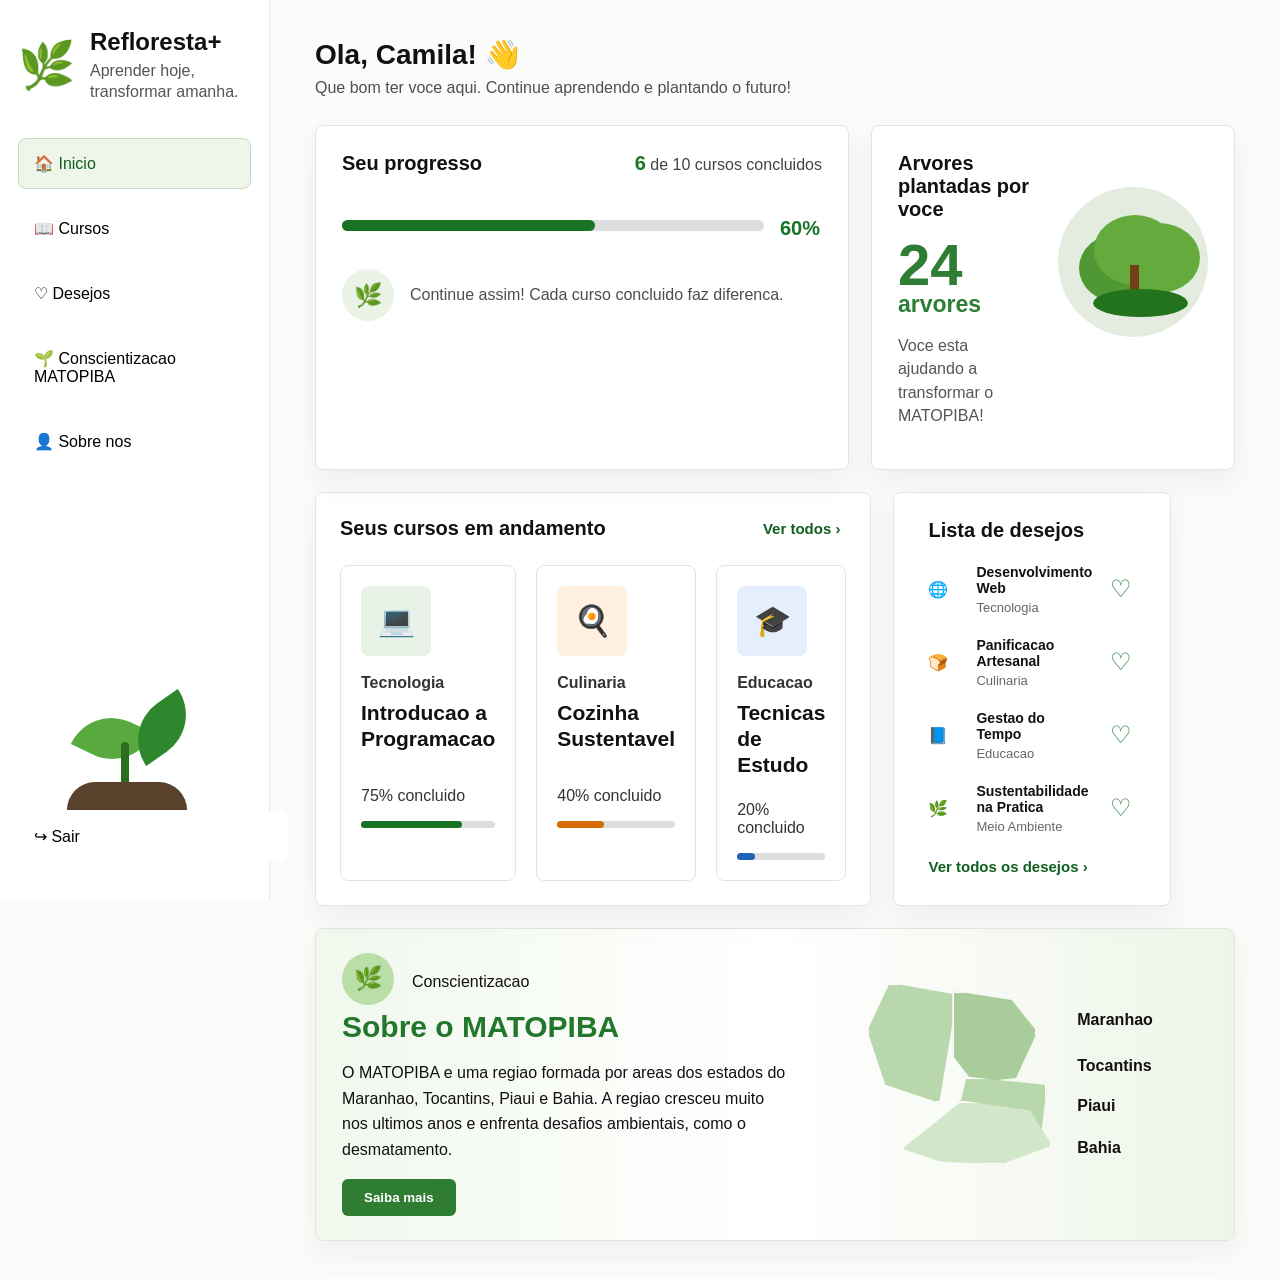
==== index.html @ fac1e0b7 "Add Refloresta dashboard project" ====
<!DOCTYPE html>
<html lang="pt-BR">
  <head>
    <meta charset="UTF-8">
    <meta name="viewport" content="width=device-width, initial-scale=1.0">
    <title>Refloresta+</title>
    <link rel="stylesheet" href="styles.css">
  </head>
  <body>
    <div class="pagina">
      <div class="menu">
        <div class="logo">
          <div class="icone-logo">🌿</div>
          <div>
            <h2>Refloresta+</h2>
            <p>Aprender hoje,<br>transformar amanha.</p>
          </div>
        </div>

        <button class="item-menu ativo">🏠 Inicio</button>
        <button class="item-menu">📖 Cursos</button>
        <button class="item-menu">♡ Desejos</button>
        <button class="item-menu">🌱 Conscientizacao MATOPIBA</button>
        <button class="item-menu">👤 Sobre nos</button>

        <div class="planta-menu">
          <div class="folha folha1"></div>
          <div class="folha folha2"></div>
          <div class="caule"></div>
          <div class="terra"></div>
        </div>

        <button class="sair">↪ Sair</button>
      </div>

      <div class="conteudo">
        <div class="cabecalho">
          <h1>Ola, Camila! 👋</h1>
          <p>Que bom ter voce aqui. Continue aprendendo e plantando o futuro!</p>
        </div>

        <div class="linha">
          <div class="card progresso">
            <div class="topo-card">
              <h2>Seu progresso</h2>
              <p><b>6</b> de 10 cursos concluidos</p>
            </div>

            <div class="barra-grande">
              <div></div>
            </div>
            <span class="porcentagem">60%</span>

            <div class="mensagem">
              <div class="bolinha">🌿</div>
              <p>Continue assim! Cada curso concluido faz diferenca.</p>
            </div>
          </div>

          <div class="card arvores">
            <div>
              <h2>Arvores plantadas por voce</h2>
              <h3>24</h3>
              <h4>arvores</h4>
              <p>Voce esta ajudando a transformar o MATOPIBA!</p>
            </div>

            <div class="desenho-arvore">
              <div class="copa"></div>
              <div class="tronco"></div>
              <div class="chao"></div>
            </div>
          </div>
        </div>

        <div class="linha">
          <div class="card cursos">
            <div class="topo-card">
              <h2>Seus cursos em andamento</h2>
              <button id="botaoCursos">Ver todos ›</button>
            </div>

            <div class="cards-cursos">
              <div class="curso">
                <div class="icone verde">💻</div>
                <p class="categoria verde-texto">Tecnologia</p>
                <h3>Introducao a Programacao</h3>
                <p>75% concluido</p>
                <div class="barra"><span class="p75"></span></div>
              </div>

              <div class="curso">
                <div class="icone laranja">🍳</div>
                <p class="categoria laranja-texto">Culinaria</p>
                <h3>Cozinha Sustentavel</h3>
                <p>40% concluido</p>
                <div class="barra"><span class="p40"></span></div>
              </div>

              <div class="curso">
                <div class="icone azul">🎓</div>
                <p class="categoria azul-texto">Educacao</p>
                <h3>Tecnicas de Estudo</h3>
                <p>20% concluido</p>
                <div class="barra"><span class="p20"></span></div>
              </div>
            </div>
          </div>

          <div class="card desejos">
            <h2>Lista de desejos</h2>

            <div class="desejo">
              <span>🌐</span>
              <div>
                <h4>Desenvolvimento Web</h4>
                <p>Tecnologia</p>
              </div>
              <button class="salvar">♡</button>
            </div>

            <div class="desejo">
              <span>🍞</span>
              <div>
                <h4>Panificacao Artesanal</h4>
                <p>Culinaria</p>
              </div>
              <button class="salvar">♡</button>
            </div>

            <div class="desejo">
              <span>📘</span>
              <div>
                <h4>Gestao do Tempo</h4>
                <p>Educacao</p>
              </div>
              <button class="salvar">♡</button>
            </div>

            <div class="desejo">
              <span>🌿</span>
              <div>
                <h4>Sustentabilidade na Pratica</h4>
                <p>Meio Ambiente</p>
              </div>
              <button class="salvar">♡</button>
            </div>

            <button class="link-verde">Ver todos os desejos ›</button>
          </div>
        </div>

        <div class="card matopiba">
          <div class="texto-matopiba">
            <div class="bolinha">🌿</div>
            <p>Conscientizacao</p>
            <h2>Sobre o MATOPIBA</h2>
            <p>
              O MATOPIBA e uma regiao formada por areas dos estados do Maranhao,
              Tocantins, Piaui e Bahia. A regiao cresceu muito nos ultimos anos
              e enfrenta desafios ambientais, como o desmatamento.
            </p>
            <button>Saiba mais</button>
          </div>

          <div class="mapa">
            <div class="parte parte1"></div>
            <div class="parte parte2"></div>
            <div class="parte parte3"></div>
            <div class="parte parte4"></div>

            <p class="estado e1">Maranhao</p>
            <p class="estado e2">Tocantins</p>
            <p class="estado e3">Piaui</p>
            <p class="estado e4">Bahia</p>
          </div>
        </div>
      </div>
    </div>

    <script src="script.js"></script>
  </body>
</html>
---- styles.css ----
* {
  box-sizing: border-box;
}

body {
  margin: 0;
  background: #fbfcfa;
  color: #111;
  font-family: Arial, Helvetica, sans-serif;
}

button {
  font-family: inherit;
  cursor: pointer;
}

.pagina {
  display: grid;
  grid-template-columns: 270px 1fr;
  min-height: 100vh;
}

.menu {
  position: sticky;
  top: 0;
  height: 100vh;
  padding: 28px 18px;
  background: white;
  border-right: 1px solid #e6e9e3;
}

.logo {
  display: flex;
  gap: 15px;
  align-items: center;
  margin-bottom: 35px;
}

.icone-logo {
  font-size: 46px;
}

.logo h2 {
  margin: 0;
  font-size: 24px;
}

.logo p {
  margin: 5px 0 0;
  color: #555;
  line-height: 1.3;
}

.item-menu,
.sair {
  display: block;
  width: 100%;
  margin-bottom: 14px;
  padding: 15px;
  border: 1px solid transparent;
  border-radius: 8px;
  background: white;
  text-align: left;
  font-size: 16px;
}

.item-menu:hover,
.item-menu.ativo {
  color: #0f5f1f;
  background: #eef6ea;
  border-color: #c9dac3;
}

.planta-menu {
  position: absolute;
  left: 35px;
  bottom: 90px;
  width: 180px;
  height: 130px;
}

.folha,
.caule,
.terra {
  position: absolute;
}

.folha {
  width: 70px;
  height: 45px;
  background: #58a93e;
  border-radius: 70px 0 70px 0;
}

.folha1 {
  left: 42px;
  top: 36px;
  transform: rotate(25deg);
}

.folha2 {
  left: 92px;
  top: 25px;
  background: #2f872d;
  transform: rotate(-35deg);
}

.caule {
  left: 86px;
  top: 62px;
  width: 8px;
  height: 55px;
  background: #2b6d20;
  border-radius: 20px;
}

.terra {
  left: 32px;
  bottom: 0;
  width: 120px;
  height: 28px;
  background: #59412c;
  border-radius: 100px 100px 0 0;
}

.sair {
  position: absolute;
  left: 18px;
  bottom: 24px;
}

.conteudo {
  padding: 38px 45px;
}

.cabecalho h1 {
  margin: 0 0 8px;
  font-size: 28px;
}

.cabecalho p {
  margin: 0 0 28px;
  color: #4f4f4f;
  font-size: 16px;
}

.linha {
  display: grid;
  grid-template-columns: 1.1fr 0.75fr;
  gap: 22px;
  margin-bottom: 22px;
}

.card {
  background: white;
  border: 1px solid #e2e6df;
  border-radius: 8px;
  box-shadow: 0 12px 30px rgba(20, 30, 20, 0.06);
}

.card h2 {
  margin: 0;
  font-size: 20px;
}

.topo-card {
  display: flex;
  justify-content: space-between;
  gap: 15px;
  align-items: center;
}

.topo-card p {
  margin: 0;
  color: #444;
}

.topo-card b {
  color: #1c7728;
  font-size: 20px;
}

.progresso {
  position: relative;
  min-height: 225px;
  padding: 26px;
}

.barra-grande {
  width: 88%;
  height: 11px;
  margin-top: 45px;
  background: #ddd;
  border-radius: 20px;
}

.barra-grande div {
  width: 60%;
  height: 100%;
  background: #197324;
  border-radius: 20px;
}

.porcentagem {
  position: absolute;
  right: 28px;
  top: 91px;
  color: #197324;
  font-size: 20px;
  font-weight: bold;
}

.mensagem {
  display: flex;
  gap: 16px;
  align-items: center;
  margin-top: 38px;
}

.bolinha {
  display: grid;
  place-items: center;
  min-width: 52px;
  height: 52px;
  background: #eaf3e6;
  border-radius: 50%;
  font-size: 23px;
}

.mensagem p {
  margin: 0;
  color: #4d4d4d;
}

.arvores {
  display: flex;
  justify-content: space-between;
  gap: 20px;
  min-height: 225px;
  padding: 26px;
}

.arvores h3 {
  margin: 18px 0 0;
  color: #2d7e34;
  font-size: 58px;
  line-height: 0.9;
}

.arvores h4 {
  margin: 0;
  color: #2d7e34;
  font-size: 23px;
}

.arvores p {
  max-width: 260px;
  color: #555;
  line-height: 1.45;
}

.desenho-arvore {
  position: relative;
  flex: 0 0 150px;
  height: 150px;
  margin-top: 35px;
  border-radius: 50%;
  background: #e4ecdf;
}

.copa {
  position: absolute;
  left: 36px;
  top: 28px;
  width: 82px;
  height: 70px;
  background: #65aa3c;
  border-radius: 50%;
  box-shadow: 24px 8px 0 #65aa3c, -15px 18px 0 #4f9834;
}

.tronco {
  position: absolute;
  left: 72px;
  top: 78px;
  width: 9px;
  height: 46px;
  background: #714016;
}

.chao {
  position: absolute;
  left: 35px;
  bottom: 20px;
  width: 95px;
  height: 28px;
  background: #23721e;
  border-radius: 50%;
}

.cursos {
  padding: 24px;
}

.topo-card button,
.link-verde {
  border: none;
  background: white;
  color: #0f5f1f;
  font-weight: bold;
  font-size: 15px;
}

.cards-cursos {
  display: grid;
  grid-template-columns: repeat(3, 1fr);
  gap: 20px;
  margin-top: 25px;
}

.curso {
  min-height: 270px;
  padding: 20px;
  border: 1px solid #e2e6df;
  border-radius: 8px;
}

.icone {
  display: grid;
  place-items: center;
  width: 70px;
  height: 70px;
  border-radius: 8px;
  font-size: 30px;
}

.verde {
  background: #e9f2e6;
}

.laranja {
  background: #fff0df;
}

.azul {
  background: #e5eefc;
}

.verde-texto {
  color: #0f6b1d;
}

.laranja-texto {
  color: #d66d00;
}

.azul-texto {
  color: #1f63b6;
}

.categoria {
  margin: 18px 0 8px;
  font-weight: bold;
}

.curso h3 {
  min-height: 65px;
  margin: 0 0 22px;
  font-size: 21px;
  line-height: 1.25;
}

.curso p {
  color: #333;
}

.barra {
  height: 7px;
  background: #ddd;
  border-radius: 20px;
}

.barra span {
  display: block;
  height: 100%;
  background: #197324;
  border-radius: 20px;
}

.p75 {
  width: 75%;
}

.p40 {
  width: 40%;
  background: #d66d00 !important;
}

.p20 {
  width: 20%;
  background: #1f63b6 !important;
}

.desejos {
  padding: 26px 34px;
}

.desejo {
  display: grid;
  grid-template-columns: 36px 1fr 32px;
  gap: 12px;
  align-items: center;
  margin-top: 22px;
}

.desejo h4 {
  margin: 0 0 4px;
  font-size: 14px;
}

.desejo p {
  margin: 0;
  color: #666;
  font-size: 13px;
}

.salvar {
  border: none;
  background: white;
  color: #1c7728;
  font-size: 24px;
}

.salvar.marcado {
  color: #d66d00;
}

.link-verde {
  margin-top: 24px;
  padding: 0;
}

.matopiba {
  display: grid;
  grid-template-columns: 1fr 0.9fr;
  gap: 20px;
  min-height: 235px;
  padding: 24px 26px;
  background: linear-gradient(90deg, #f1f8ed, white, #eef5e8);
}

.texto-matopiba .bolinha {
  float: left;
  margin-right: 18px;
  background: #b9dea8;
}

.texto-matopiba h2 {
  color: #23772c;
  font-size: 30px;
}

.texto-matopiba p {
  max-width: 620px;
  line-height: 1.6;
}

.texto-matopiba button {
  padding: 11px 22px;
  border: none;
  border-radius: 6px;
  background: #2e7d32;
  color: white;
  font-weight: bold;
}

.mapa {
  position: relative;
  min-height: 210px;
}

.parte {
  position: absolute;
  background: #b9d7ac;
  border: 2px solid white;
}

.parte1 {
  left: 60px;
  top: 30px;
  width: 90px;
  height: 120px;
  clip-path: polygon(25% 0, 100% 10%, 80% 100%, 20% 85%, 0 40%);
}

.parte2 {
  left: 145px;
  top: 38px;
  width: 85px;
  height: 92px;
  background: #a9cd9a;
  clip-path: polygon(0 0, 70% 10%, 100% 45%, 75% 95%, 25% 100%, 0 70%);
}

.parte3 {
  left: 145px;
  top: 124px;
  width: 95px;
  height: 82px;
  clip-path: polygon(15% 0, 100% 10%, 94% 65%, 45% 100%, 0 75%);
}

.parte4 {
  left: 95px;
  top: 148px;
  width: 150px;
  height: 64px;
  background: #d2e6c9;
  clip-path: polygon(0 75%, 40% 0, 85% 15%, 100% 70%, 65% 100%, 25% 95%);
}

.estado {
  position: absolute;
  left: 270px;
  font-weight: bold;
}

.e1 {
  top: 42px;
}

.e2 {
  top: 88px;
}

.e3 {
  top: 128px;
}

.e4 {
  top: 170px;
}

@media (max-width: 1100px) {
  .pagina {
    grid-template-columns: 1fr;
  }

  .menu {
    position: static;
    height: auto;
  }

  .planta-menu,
  .sair {
    display: none;
  }

  .item-menu {
    display: inline-block;
    width: auto;
    margin-right: 8px;
  }

  .linha,
  .matopiba {
    grid-template-columns: 1fr;
  }
}

@media (max-width: 720px) {
  .conteudo {
    padding: 24px 16px;
  }

  .cards-cursos {
    grid-template-columns: 1fr;
  }

  .topo-card,
  .arvores {
    display: block;
  }

  .barra-grande {
    width: 82%;
  }

  .porcentagem {
    top: 116px;
  }

  .desenho-arvore {
    margin: 20px auto 0;
  }

  .mapa {
    transform: scale(0.8);
    transform-origin: left top;
  }
}
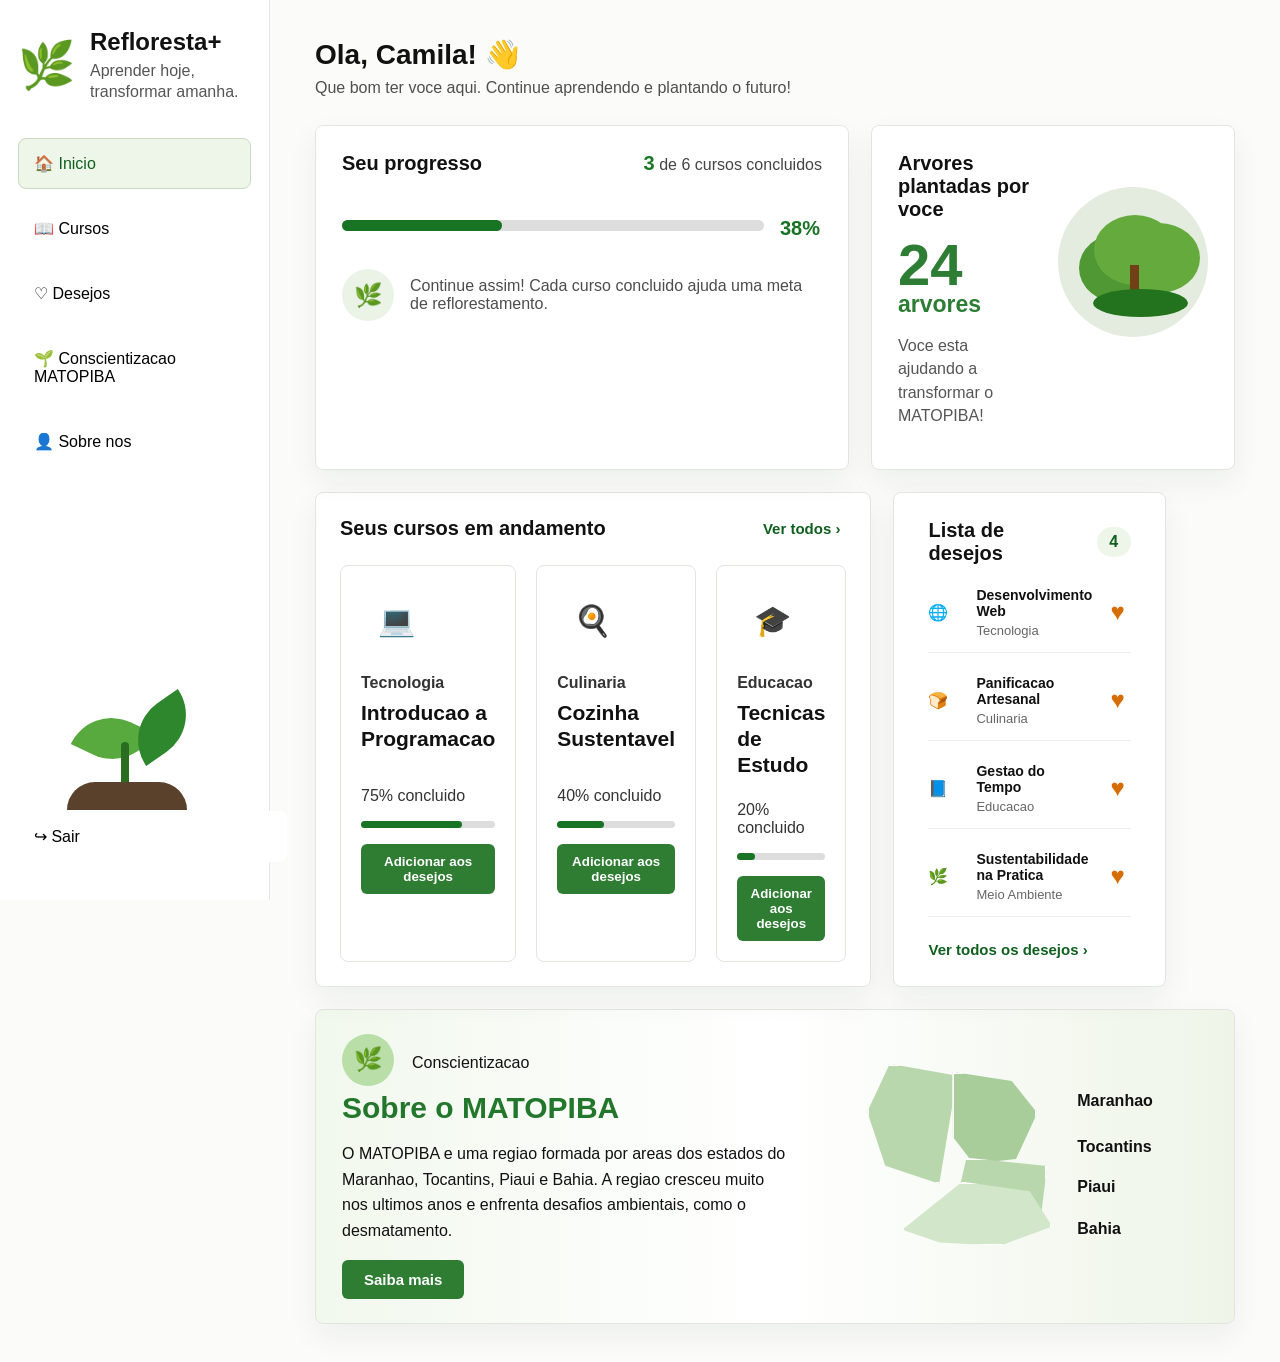
==== commit 2add5156: "Add navigation pages and functional wishlist" ====
--- a/index.html
+++ b/index.html
@@ -17,11 +17,11 @@
           </div>
         </div>
 
-        <button class="item-menu ativo">🏠 Inicio</button>
-        <button class="item-menu">📖 Cursos</button>
-        <button class="item-menu">♡ Desejos</button>
-        <button class="item-menu">🌱 Conscientizacao MATOPIBA</button>
-        <button class="item-menu">👤 Sobre nos</button>
+        <button class="item-menu ativo" data-pagina="inicio">🏠 Inicio</button>
+        <button class="item-menu" data-pagina="cursos">📖 Cursos</button>
+        <button class="item-menu" data-pagina="desejos">♡ Desejos</button>
+        <button class="item-menu" data-pagina="matopiba">🌱 Conscientizacao MATOPIBA</button>
+        <button class="item-menu" data-pagina="sobre">👤 Sobre nos</button>
 
         <div class="planta-menu">
           <div class="folha folha1"></div>
@@ -36,143 +36,177 @@
       <div class="conteudo">
         <div class="cabecalho">
           <h1>Ola, Camila! 👋</h1>
-          <p>Que bom ter voce aqui. Continue aprendendo e plantando o futuro!</p>
-        </div>
-
-        <div class="linha">
-          <div class="card progresso">
+          <p id="subtitulo">Que bom ter voce aqui. Continue aprendendo e plantando o futuro!</p>
+        </div>
+
+        <div class="pagina-site aparecer" id="inicio">
+          <div class="linha">
+            <div class="card progresso">
+              <div class="topo-card">
+                <h2>Seu progresso</h2>
+                <p><b id="cursosConcluidos">6</b> de <span id="totalCursos">10</span> cursos concluidos</p>
+              </div>
+
+              <div class="barra-grande">
+                <div id="barraProgresso"></div>
+              </div>
+              <span class="porcentagem" id="textoProgresso">60%</span>
+
+              <div class="mensagem">
+                <div class="bolinha">🌿</div>
+                <p>Continue assim! Cada curso concluido ajuda uma meta de reflorestamento.</p>
+              </div>
+            </div>
+
+            <div class="card arvores">
+              <div>
+                <h2>Arvores plantadas por voce</h2>
+                <h3 id="totalArvores">24</h3>
+                <h4>arvores</h4>
+                <p>Voce esta ajudando a transformar o MATOPIBA!</p>
+              </div>
+
+              <div class="desenho-arvore">
+                <div class="copa"></div>
+                <div class="tronco"></div>
+                <div class="chao"></div>
+              </div>
+            </div>
+          </div>
+
+          <div class="linha">
+            <div class="card cursos">
+              <div class="topo-card">
+                <h2>Seus cursos em andamento</h2>
+                <button class="link-pagina" data-pagina="cursos">Ver todos ›</button>
+              </div>
+
+              <div class="cards-cursos" id="cursosInicio"></div>
+            </div>
+
+            <div class="card desejos">
+              <div class="topo-card">
+                <h2>Lista de desejos</h2>
+                <span class="contador" id="contadorDesejosInicio">0</span>
+              </div>
+              <div id="desejosInicio"></div>
+              <button class="link-verde link-pagina" data-pagina="desejos">Ver todos os desejos ›</button>
+            </div>
+          </div>
+
+          <div class="card matopiba">
+            <div class="texto-matopiba">
+              <div class="bolinha">🌿</div>
+              <p>Conscientizacao</p>
+              <h2>Sobre o MATOPIBA</h2>
+              <p>
+                O MATOPIBA e uma regiao formada por areas dos estados do Maranhao,
+                Tocantins, Piaui e Bahia. A regiao cresceu muito nos ultimos anos
+                e enfrenta desafios ambientais, como o desmatamento.
+              </p>
+              <button class="link-pagina" data-pagina="matopiba">Saiba mais</button>
+            </div>
+
+            <div class="mapa">
+              <div class="parte parte1"></div>
+              <div class="parte parte2"></div>
+              <div class="parte parte3"></div>
+              <div class="parte parte4"></div>
+              <p class="estado e1">Maranhao</p>
+              <p class="estado e2">Tocantins</p>
+              <p class="estado e3">Piaui</p>
+              <p class="estado e4">Bahia</p>
+            </div>
+          </div>
+        </div>
+
+        <div class="pagina-site" id="cursos">
+          <div class="card pagina-card">
             <div class="topo-card">
-              <h2>Seu progresso</h2>
-              <p><b>6</b> de 10 cursos concluidos</p>
-            </div>
-
-            <div class="barra-grande">
-              <div></div>
-            </div>
-            <span class="porcentagem">60%</span>
-
-            <div class="mensagem">
-              <div class="bolinha">🌿</div>
-              <p>Continue assim! Cada curso concluido faz diferenca.</p>
-            </div>
-          </div>
-
-          <div class="card arvores">
-            <div>
-              <h2>Arvores plantadas por voce</h2>
-              <h3>24</h3>
-              <h4>arvores</h4>
-              <p>Voce esta ajudando a transformar o MATOPIBA!</p>
-            </div>
-
-            <div class="desenho-arvore">
-              <div class="copa"></div>
-              <div class="tronco"></div>
-              <div class="chao"></div>
-            </div>
-          </div>
-        </div>
-
-        <div class="linha">
-          <div class="card cursos">
+              <div>
+                <h2>Cursos gratuitos</h2>
+                <p>Aprenda novas habilidades e contribua com metas simbolicas de plantio.</p>
+              </div>
+              <button id="botaoOrdenar">Ordenar por progresso</button>
+            </div>
+            <div class="cards-cursos lista-completa" id="listaCursos"></div>
+          </div>
+        </div>
+
+        <div class="pagina-site" id="desejos">
+          <div class="card pagina-card">
             <div class="topo-card">
-              <h2>Seus cursos em andamento</h2>
-              <button id="botaoCursos">Ver todos ›</button>
-            </div>
-
-            <div class="cards-cursos">
-              <div class="curso">
-                <div class="icone verde">💻</div>
-                <p class="categoria verde-texto">Tecnologia</p>
-                <h3>Introducao a Programacao</h3>
-                <p>75% concluido</p>
-                <div class="barra"><span class="p75"></span></div>
-              </div>
-
-              <div class="curso">
-                <div class="icone laranja">🍳</div>
-                <p class="categoria laranja-texto">Culinaria</p>
-                <h3>Cozinha Sustentavel</h3>
-                <p>40% concluido</p>
-                <div class="barra"><span class="p40"></span></div>
-              </div>
-
-              <div class="curso">
-                <div class="icone azul">🎓</div>
-                <p class="categoria azul-texto">Educacao</p>
-                <h3>Tecnicas de Estudo</h3>
-                <p>20% concluido</p>
-                <div class="barra"><span class="p20"></span></div>
-              </div>
-            </div>
-          </div>
-
-          <div class="card desejos">
-            <h2>Lista de desejos</h2>
-
-            <div class="desejo">
-              <span>🌐</span>
-              <div>
-                <h4>Desenvolvimento Web</h4>
-                <p>Tecnologia</p>
-              </div>
-              <button class="salvar">♡</button>
-            </div>
-
-            <div class="desejo">
-              <span>🍞</span>
-              <div>
-                <h4>Panificacao Artesanal</h4>
-                <p>Culinaria</p>
-              </div>
-              <button class="salvar">♡</button>
-            </div>
-
-            <div class="desejo">
-              <span>📘</span>
-              <div>
-                <h4>Gestao do Tempo</h4>
-                <p>Educacao</p>
-              </div>
-              <button class="salvar">♡</button>
-            </div>
-
-            <div class="desejo">
-              <span>🌿</span>
-              <div>
-                <h4>Sustentabilidade na Pratica</h4>
-                <p>Meio Ambiente</p>
-              </div>
-              <button class="salvar">♡</button>
-            </div>
-
-            <button class="link-verde">Ver todos os desejos ›</button>
-          </div>
-        </div>
-
-        <div class="card matopiba">
-          <div class="texto-matopiba">
-            <div class="bolinha">🌿</div>
-            <p>Conscientizacao</p>
-            <h2>Sobre o MATOPIBA</h2>
+              <div>
+                <h2>Minha lista de desejos</h2>
+                <p>Adicione cursos que voce pretende fazer depois.</p>
+              </div>
+              <span class="contador" id="contadorDesejos">0 itens</span>
+            </div>
+
+            <div class="form-desejo">
+              <input type="text" id="nomeDesejo" placeholder="Nome do curso">
+              <select id="categoriaDesejo">
+                <option>Tecnologia</option>
+                <option>Educacao</option>
+                <option>Meio Ambiente</option>
+                <option>Culinaria</option>
+              </select>
+              <button id="adicionarDesejo">Adicionar</button>
+            </div>
+            <p class="aviso" id="avisoDesejo"></p>
+
+            <div class="lista-desejos" id="listaDesejos"></div>
+          </div>
+        </div>
+
+        <div class="pagina-site" id="matopiba">
+          <div class="card pagina-card">
+            <h2>Conscientizacao MATOPIBA</h2>
             <p>
-              O MATOPIBA e uma regiao formada por areas dos estados do Maranhao,
-              Tocantins, Piaui e Bahia. A regiao cresceu muito nos ultimos anos
-              e enfrenta desafios ambientais, como o desmatamento.
+              A proposta do Refloresta+ e unir educacao, tecnologia e sustentabilidade.
+              A cada curso concluido, o aluno acompanha uma contribuicao simbolica para
+              metas de plantio de arvores.
             </p>
-            <button>Saiba mais</button>
-          </div>
-
-          <div class="mapa">
-            <div class="parte parte1"></div>
-            <div class="parte parte2"></div>
-            <div class="parte parte3"></div>
-            <div class="parte parte4"></div>
-
-            <p class="estado e1">Maranhao</p>
-            <p class="estado e2">Tocantins</p>
-            <p class="estado e3">Piaui</p>
-            <p class="estado e4">Bahia</p>
+
+            <div class="grade-info">
+              <div>
+                <h3>Problema</h3>
+                <p>Expansao da agropecuaria e aumento do desmatamento em areas sensiveis.</p>
+              </div>
+              <div>
+                <h3>Solucao</h3>
+                <p>Uma plataforma educativa que incentiva aprendizagem e consciencia ambiental.</p>
+              </div>
+              <div>
+                <h3>Valor</h3>
+                <p>Transforma estudo em engajamento social e aproxima jovens do ODS 15.</p>
+              </div>
+            </div>
+          </div>
+        </div>
+
+        <div class="pagina-site" id="sobre">
+          <div class="card pagina-card">
+            <h2>Sobre nos</h2>
+            <p>
+              Projeto desenvolvido por estudantes de Engenharia de Software com foco em
+              Front End, orientacao a objetos, estrutura de dados e proposta de valor social.
+            </p>
+
+            <div class="grade-info">
+              <div>
+                <h3>Front End</h3>
+                <p>Interface feita com HTML, CSS e JavaScript.</p>
+              </div>
+              <div>
+                <h3>Orientacao a objetos</h3>
+                <p>O JavaScript usa classes para Curso, ListaDesejos e Aplicacao.</p>
+              </div>
+              <div>
+                <h3>Estrutura de dados</h3>
+                <p>A lista de desejos e os cursos sao armazenados em listas/arrays.</p>
+              </div>
+            </div>
           </div>
         </div>
       </div>
--- a/styles.css
+++ b/styles.css
@@ -133,6 +133,14 @@
   padding: 38px 45px;
 }
 
+.pagina-site {
+  display: none;
+}
+
+.pagina-site.aparecer {
+  display: block;
+}
+
 .cabecalho h1 {
   margin: 0 0 8px;
   font-size: 28px;
@@ -168,6 +176,11 @@
   justify-content: space-between;
   gap: 15px;
   align-items: center;
+}
+
+.topo-card > div p {
+  margin: 8px 0 0;
+  color: #555;
 }
 
 .topo-card p {
@@ -303,7 +316,9 @@
 }
 
 .topo-card button,
-.link-verde {
+.link-verde,
+.link-pagina,
+#botaoOrdenar {
   border: none;
   background: white;
   color: #0f5f1f;
@@ -318,6 +333,10 @@
   margin-top: 25px;
 }
 
+.lista-completa {
+  grid-template-columns: repeat(3, 1fr);
+}
+
 .curso {
   min-height: 270px;
   padding: 20px;
@@ -334,6 +353,24 @@
   font-size: 30px;
 }
 
+.botao-desejo,
+.remover,
+.form-desejo button {
+  margin-top: 16px;
+  padding: 10px 12px;
+  border: none;
+  border-radius: 6px;
+  background: #2e7d32;
+  color: white;
+  font-weight: bold;
+}
+
+.remover {
+  margin-top: 0;
+  background: #f0f6ec;
+  color: #1c7728;
+}
+
 .verde {
   background: #e9f2e6;
 }
@@ -405,12 +442,25 @@
   padding: 26px 34px;
 }
 
+.contador {
+  display: inline-block;
+  min-width: 34px;
+  padding: 6px 10px;
+  border-radius: 20px;
+  background: #eef6ea;
+  color: #0f5f1f;
+  font-weight: bold;
+  text-align: center;
+}
+
 .desejo {
   display: grid;
-  grid-template-columns: 36px 1fr 32px;
+  grid-template-columns: 36px 1fr auto;
   gap: 12px;
   align-items: center;
   margin-top: 22px;
+  padding-bottom: 14px;
+  border-bottom: 1px solid #edf0ea;
 }
 
 .desejo h4 {
@@ -438,6 +488,79 @@
 .link-verde {
   margin-top: 24px;
   padding: 0;
+}
+
+.pagina-card {
+  padding: 28px;
+}
+
+.pagina-card > p {
+  max-width: 850px;
+  color: #444;
+  line-height: 1.6;
+}
+
+.form-desejo {
+  display: grid;
+  grid-template-columns: 1fr 190px auto;
+  gap: 12px;
+  margin: 24px 0;
+}
+
+.form-desejo input,
+.form-desejo select {
+  min-height: 42px;
+  padding: 0 12px;
+  border: 1px solid #dce3d8;
+  border-radius: 6px;
+  font: inherit;
+}
+
+.form-desejo button {
+  margin-top: 0;
+}
+
+.aviso {
+  min-height: 22px;
+  margin: -8px 0 18px;
+  color: #1c7728;
+  font-weight: bold;
+}
+
+.lista-desejos {
+  display: grid;
+  grid-template-columns: repeat(2, 1fr);
+  gap: 10px 24px;
+}
+
+.vazio {
+  color: #666;
+  font-style: italic;
+}
+
+.grade-info {
+  display: grid;
+  grid-template-columns: repeat(3, 1fr);
+  gap: 18px;
+  margin-top: 24px;
+}
+
+.grade-info div {
+  padding: 20px;
+  border: 1px solid #e2e6df;
+  border-radius: 8px;
+  background: #fbfdf9;
+}
+
+.grade-info h3 {
+  margin: 0 0 10px;
+  color: #23772c;
+}
+
+.grade-info p {
+  margin: 0;
+  color: #555;
+  line-height: 1.5;
 }
 
 .matopiba {
@@ -563,7 +686,10 @@
   }
 
   .linha,
-  .matopiba {
+  .matopiba,
+  .lista-completa,
+  .lista-desejos,
+  .grade-info {
     grid-template-columns: 1fr;
   }
 }
@@ -577,6 +703,10 @@
     grid-template-columns: 1fr;
   }
 
+  .form-desejo {
+    grid-template-columns: 1fr;
+  }
+
   .topo-card,
   .arvores {
     display: block;
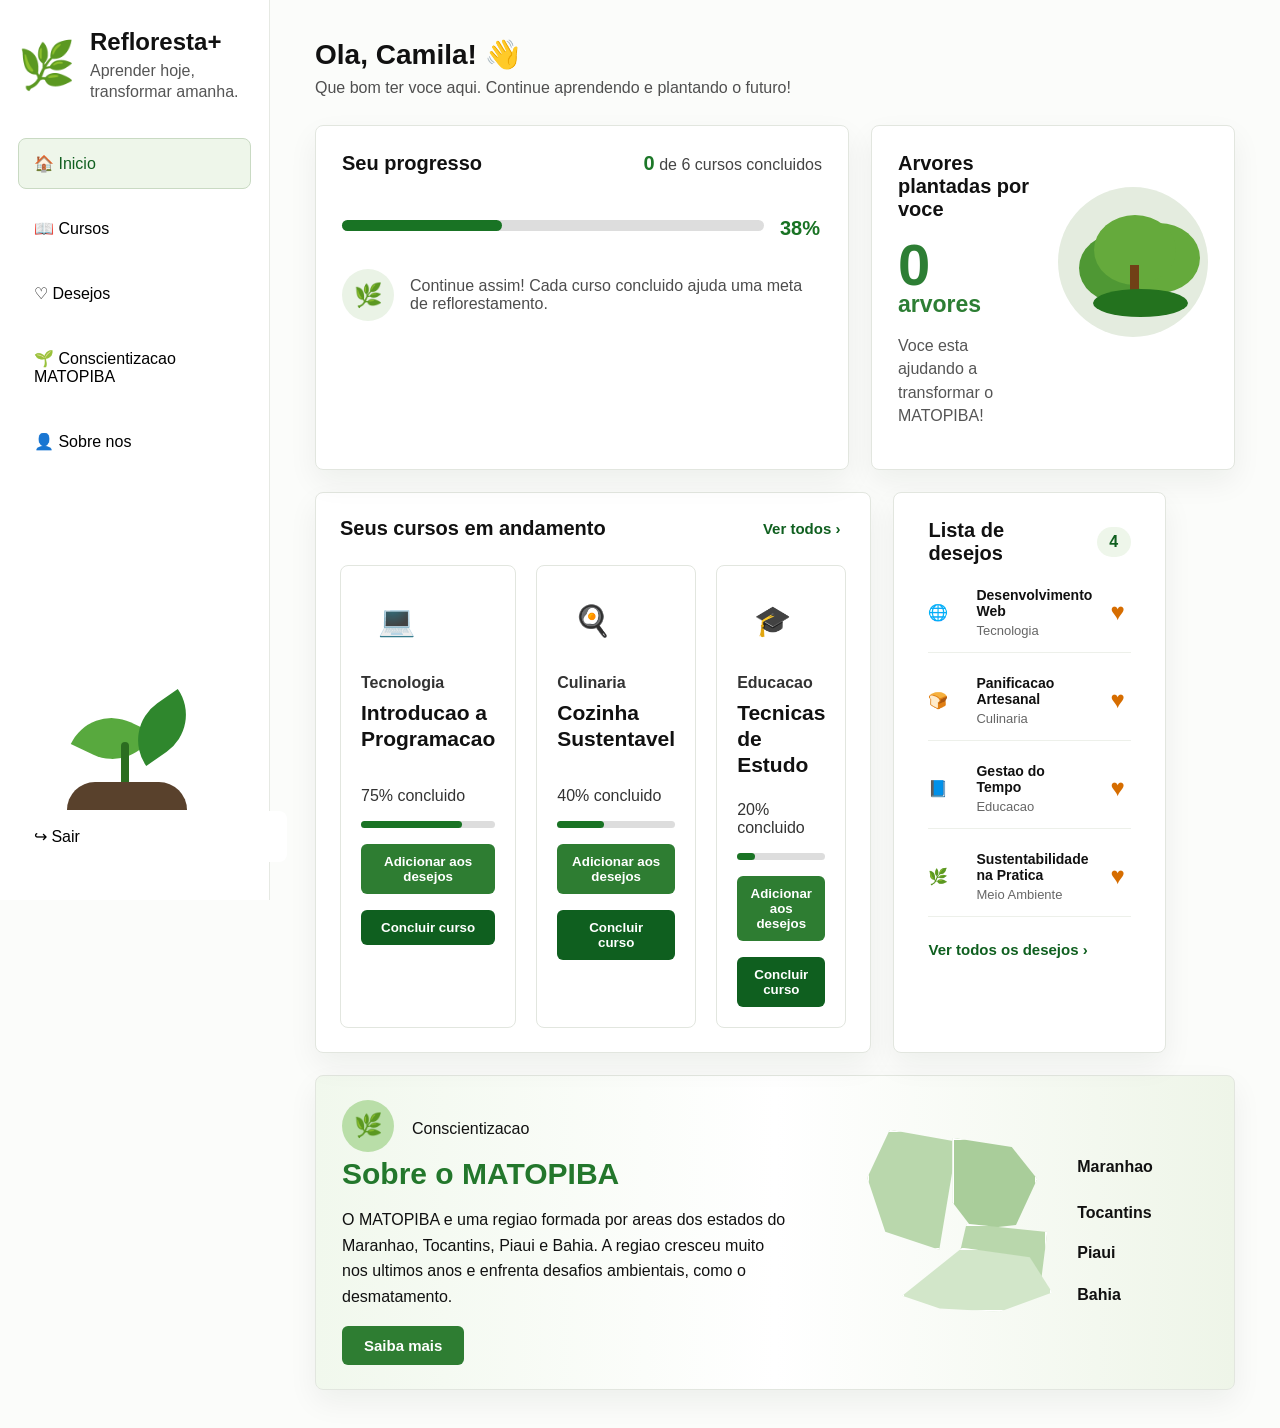
==== commit 45fdf414: "Add course completion flow and improve MATOPIBA page" ====
--- a/index.html
+++ b/index.html
@@ -161,12 +161,20 @@
 
         <div class="pagina-site" id="matopiba">
           <div class="card pagina-card">
-            <h2>Conscientizacao MATOPIBA</h2>
-            <p>
-              A proposta do Refloresta+ e unir educacao, tecnologia e sustentabilidade.
-              A cada curso concluido, o aluno acompanha uma contribuicao simbolica para
-              metas de plantio de arvores.
-            </p>
+            <div class="topo-matopiba">
+              <div>
+                <h2>Conscientizacao MATOPIBA</h2>
+                <p>
+                  A proposta do Refloresta+ e unir educacao, tecnologia e sustentabilidade.
+                  A cada curso concluido, o aluno acompanha uma contribuicao simbolica para
+                  metas de plantio de arvores.
+                </p>
+              </div>
+              <div class="selo-ods">
+                <span>ODS 15</span>
+                <strong>Vida terrestre</strong>
+              </div>
+            </div>
 
             <div class="grade-info">
               <div>
@@ -181,6 +189,38 @@
                 <h3>Valor</h3>
                 <p>Transforma estudo em engajamento social e aproxima jovens do ODS 15.</p>
               </div>
+            </div>
+
+            <div class="matopiba-detalhes">
+              <div class="painel-verde">
+                <h3>Por que essa regiao importa?</h3>
+                <p>
+                  O MATOPIBA envolve partes do Maranhao, Tocantins, Piaui e Bahia. A regiao
+                  tem grande importancia para a producao agricola, mas tambem precisa de
+                  equilibrio entre desenvolvimento economico e preservacao ambiental.
+                </p>
+                <p>
+                  O site incentiva que o usuario aprenda, acompanhe seu progresso e associe
+                  cada curso concluido a uma atitude positiva para o meio ambiente.
+                </p>
+              </div>
+
+              <div class="lista-acoes">
+                <h3>Acoes que o usuario pode aprender</h3>
+                <ul>
+                  <li>Identificar impactos do desmatamento.</li>
+                  <li>Conhecer praticas de reflorestamento.</li>
+                  <li>Valorizar tecnologia como apoio a educacao ambiental.</li>
+                  <li>Participar de metas simbolicas de plantio.</li>
+                </ul>
+              </div>
+            </div>
+
+            <div class="estados-matopiba">
+              <div><strong>MA</strong><span>Maranhao</span></div>
+              <div><strong>TO</strong><span>Tocantins</span></div>
+              <div><strong>PI</strong><span>Piaui</span></div>
+              <div><strong>BA</strong><span>Bahia</span></div>
             </div>
           </div>
         </div>
--- a/styles.css
+++ b/styles.css
@@ -354,6 +354,7 @@
 }
 
 .botao-desejo,
+.botao-concluir,
 .remover,
 .form-desejo button {
   margin-top: 16px;
@@ -365,6 +366,21 @@
   font-weight: bold;
 }
 
+.botao-concluir {
+  display: block;
+  width: 100%;
+  background: #0f5f1f;
+}
+
+.curso-concluido {
+  background: #f3faf0;
+  border-color: #bddab4;
+}
+
+.curso-concluido .botao-concluir {
+  background: #9fba99;
+}
+
 .remover {
   margin-top: 0;
   background: #f0f6ec;
@@ -563,6 +579,94 @@
   line-height: 1.5;
 }
 
+.topo-matopiba {
+  display: grid;
+  grid-template-columns: 1fr 190px;
+  gap: 24px;
+  align-items: start;
+}
+
+.topo-matopiba p {
+  max-width: 850px;
+  color: #444;
+  line-height: 1.6;
+}
+
+.selo-ods {
+  padding: 20px;
+  border-radius: 8px;
+  background: #2e7d32;
+  color: white;
+  text-align: center;
+}
+
+.selo-ods span {
+  display: block;
+  font-size: 28px;
+  font-weight: bold;
+}
+
+.selo-ods strong {
+  display: block;
+  margin-top: 6px;
+}
+
+.matopiba-detalhes {
+  display: grid;
+  grid-template-columns: 1.2fr 0.8fr;
+  gap: 18px;
+  margin-top: 22px;
+}
+
+.painel-verde,
+.lista-acoes {
+  padding: 22px;
+  border-radius: 8px;
+  background: #f1f8ed;
+  border: 1px solid #d7e8d0;
+}
+
+.painel-verde h3,
+.lista-acoes h3 {
+  margin-top: 0;
+  color: #23772c;
+}
+
+.painel-verde p,
+.lista-acoes li {
+  color: #444;
+  line-height: 1.55;
+}
+
+.lista-acoes ul {
+  margin: 0;
+  padding-left: 20px;
+}
+
+.estados-matopiba {
+  display: grid;
+  grid-template-columns: repeat(4, 1fr);
+  gap: 12px;
+  margin-top: 20px;
+}
+
+.estados-matopiba div {
+  padding: 16px;
+  border-radius: 8px;
+  background: white;
+  border: 1px solid #dfe8dc;
+}
+
+.estados-matopiba strong {
+  display: block;
+  color: #23772c;
+  font-size: 24px;
+}
+
+.estados-matopiba span {
+  color: #555;
+}
+
 .matopiba {
   display: grid;
   grid-template-columns: 1fr 0.9fr;
@@ -689,7 +793,10 @@
   .matopiba,
   .lista-completa,
   .lista-desejos,
-  .grade-info {
+  .grade-info,
+  .topo-matopiba,
+  .matopiba-detalhes,
+  .estados-matopiba {
     grid-template-columns: 1fr;
   }
 }
